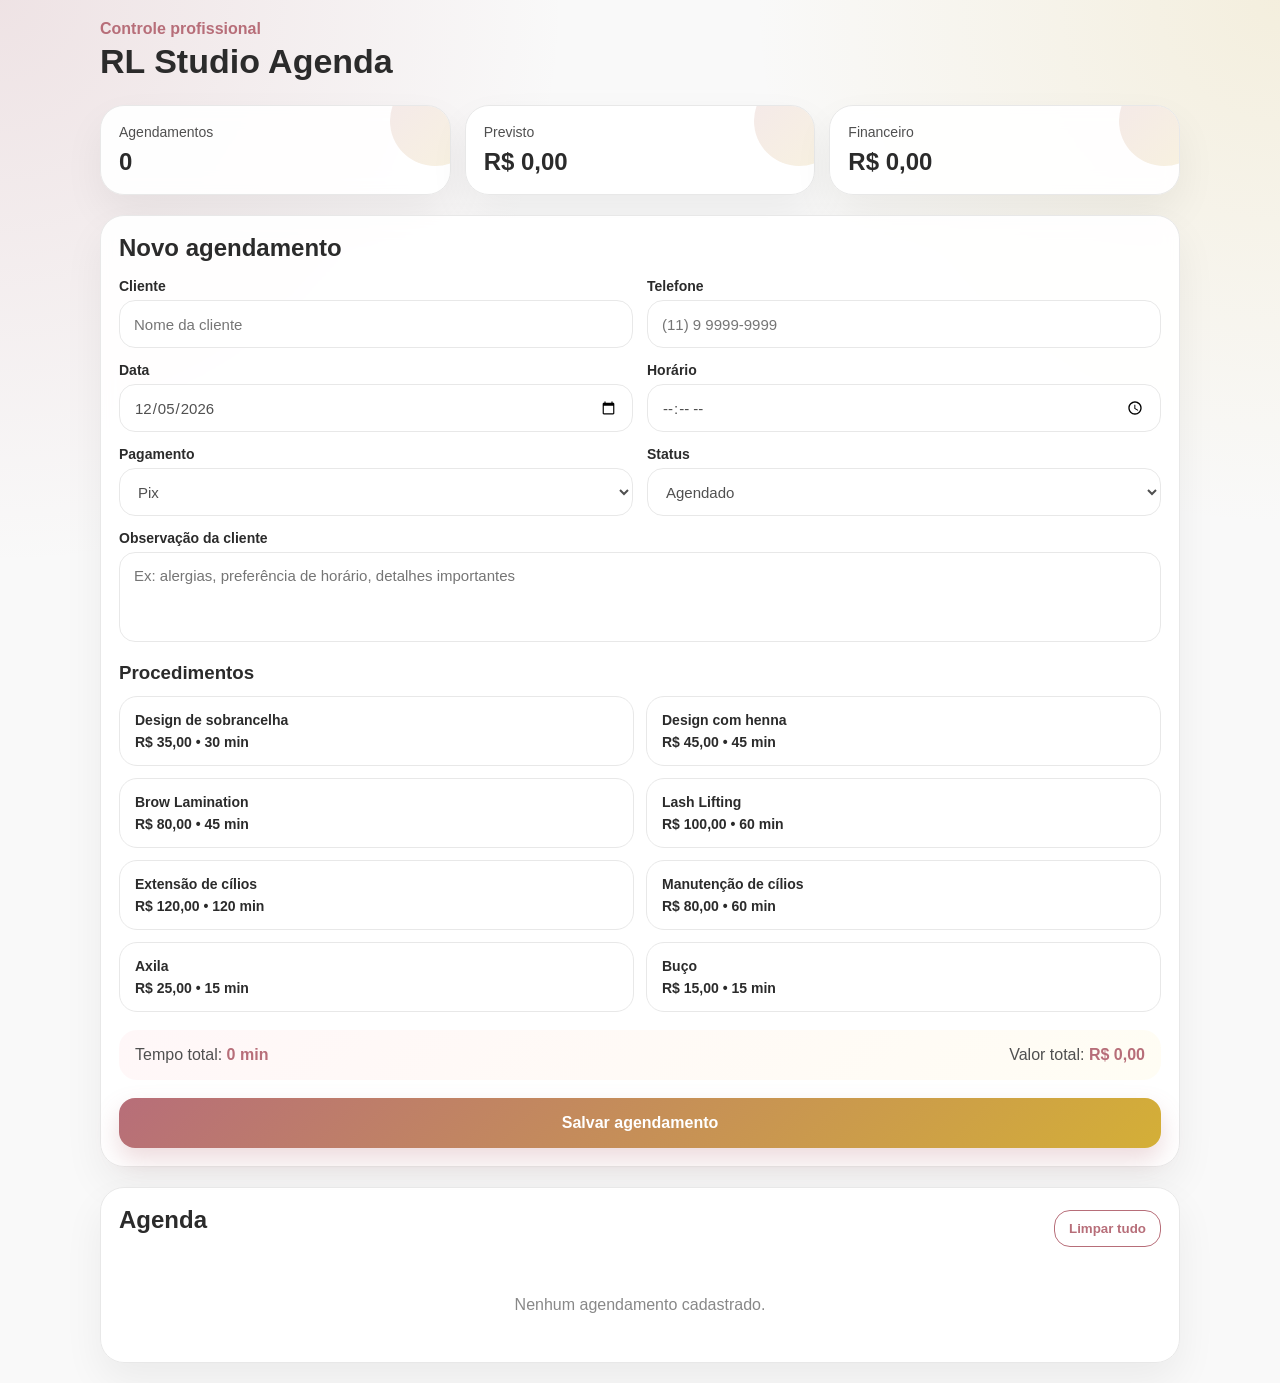
==== RL Studio Agenda/index.html @ a309feda "Primeira versão do RL Studio Manager" ====
<!DOCTYPE html>
<html lang="pt-br">
<head>
  <meta charset="UTF-8" />
  <meta name="viewport" content="width=device-width, initial-scale=1.0" />

  <title>RL Studio Manager</title>

  <link rel="stylesheet" href="./style.css" />
</head>
<body>

  <main class="app">
    <header class="header">
      <div>
        <p class="subtitle">Controle profissional</p>
        <h1>RL Studio Agenda</h1>
      </div>

    </header>

    <section class="cards">
      <div class="card">
        <span>Agendamentos</span>
        <strong id="total-agendamentos">0</strong>
      </div>

      <div class="card">
        <span>Previsto</span>
        <strong id="total-previsto">R$ 0,00</strong>
      </div>

      <div class="card">
        <span>Financeiro</span>
        <strong id="total-financeiro">R$ 0,00</strong>
      </div>
    </section>

    <section class="form-card">
      <h2>Novo agendamento</h2>

      <div class="form-grid">
        <div class="field">
          <label for="cliente">Cliente</label>
          <input id="cliente" type="text" placeholder="Nome da cliente" autocomplete="off" />
        </div>

        <div class="field">
          <label for="telefone">Telefone</label>
          <input id="telefone" type="text" placeholder="(11) 9 9999-9999" maxlength="16" />
        </div>

        <div class="field">
          <label for="data">Data</label>
          <input id="data" type="date" />
        </div>

        <div class="field">
          <label for="horario">Horário</label>
          <input id="horario" type="time" />
        </div>

        <div class="field">
          <label for="pagamento">Pagamento</label>
          <select id="pagamento">
            <option value="Pix">Pix</option>
            <option value="Dinheiro">Dinheiro</option>
            <option value="Cartão">Cartão</option>
            <option value="Outro">Outro</option>

          </select>
        </div>

        <div class="field">
          <label for="status">Status</label>
          <select id="status">
            <option value="Agendado">Agendado</option>
            <option value="Confirmado">Confirmado</option>
            <option value="Atendido">Atendido</option>
            <option value="Cancelado">Cancelado</option>
            <option value="Reagendado">Reagendado</option>

          </select>
        </div>

        <div class="field full">
          <label for="observacao">Observação da cliente</label>
          <textarea id="observacao" placeholder="Ex: alergias, preferência de horário, detalhes importantes"></textarea>
        </div>
      </div>

      <h3>Procedimentos</h3>

      <div id="procedimentos-lista" class="procedimentos"></div>

      <div class="resumo">
        <p>Tempo total: <strong id="tempo-total">0 min</strong></p>
        <p>Valor total: <strong id="valor-total">R$ 0,00</strong></p>
      </div>

      <button id="btn-salvar" class="btn-primary" type="button">
        Salvar agendamento
      </button>
    </section>

    <section class="agenda-card">
      <div class="section-title">
        <h2>Agenda</h2>
        <button id="btn-limpar" class="btn-outline" type="button">Limpar tudo</button>
      </div>

      <div id="lista-agenda" class="lista-agenda"></div>
    </section>
  </main>

  <script src="./script.js"></script>
</body>
</html>
---- RL Studio Agenda/style.css ----
* {
  margin: 0;
  padding: 0;
  box-sizing: border-box;
  font-family: Arial, Helvetica, sans-serif;
}

:root {
  --bg: #f9f9f9;
  --white: #ffffff;
  --text: #505050;
  --title: #2b2b2b;
  --primary: #b76e79;
  --gold: #d4af37;
  --border: #e8e8e8;
  --success: #2ead6b;
  --danger: #d94a4a;
}

body {
  background:
    radial-gradient(circle at top left, rgba(183, 110, 121, 0.16), transparent 30%),
    radial-gradient(circle at top right, rgba(212, 175, 55, 0.14), transparent 28%),
    var(--bg);
  color: var(--text);
  min-height: 100vh;
}

.app {
  width: 100%;
  max-width: 1120px;
  margin: 0 auto;
  padding: 20px;
}

.header {
  display: flex;
  justify-content: space-between;
  align-items: center;
  margin-bottom: 24px;
  gap: 16px;
}

.subtitle {
  color: var(--primary);
  font-weight: 700;
  margin-bottom: 4px;
}

h1 {
  color: var(--title);
  font-size: 34px;
}


.cards {
  display: grid;
  grid-template-columns: repeat(3, 1fr);
  gap: 14px;
  margin-bottom: 20px;
}

.card,
.form-card,
.agenda-card {
  background: rgba(255, 255, 255, 0.92);
  border: 1px solid var(--border);
  border-radius: 24px;
  padding: 18px;
  box-shadow: 0 18px 40px rgba(0, 0, 0, 0.06);
  backdrop-filter: blur(10px);
}

.card {
  position: relative;
  overflow: hidden;
}

.card::after {
  content: "";
  position: absolute;
  right: -30px;
  top: -30px;
  width: 90px;
  height: 90px;
  background: linear-gradient(135deg, var(--primary), var(--gold));
  border-radius: 50%;
  opacity: 0.16;
}

.card span {
  display: block;
  font-size: 14px;
  margin-bottom: 8px;
}

.card strong {
  color: var(--title);
  font-size: 24px;
}

.form-card {
  margin-bottom: 20px;
}

h2 {
  color: var(--title);
  margin-bottom: 16px;
}

h3 {
  color: var(--title);
  margin: 20px 0 12px;
}

.form-grid {
  display: grid;
  grid-template-columns: repeat(2, 1fr);
  gap: 14px;
}

.field {
  display: flex;
  flex-direction: column;
  gap: 6px;
}

.full {
  grid-column: 1 / -1;
}

label {
  font-size: 14px;
  font-weight: 700;
  color: var(--title);
}

input,
select,
textarea {
  width: 100%;
  border: 1px solid var(--border);
  border-radius: 16px;
  font-size: 15px;
  color: var(--text);
  outline: none;
  background: white;
}

input,
select {
  height: 48px;
  padding: 0 14px;
}

textarea {
  min-height: 90px;
  padding: 14px;
  resize: none;
}

input:focus,
select:focus,
textarea:focus {
  border-color: var(--primary);
  box-shadow: 0 0 0 4px rgba(183, 110, 121, 0.1);
}

.procedimentos {
  display: grid;
  grid-template-columns: repeat(2, 1fr);
  gap: 12px;
}

.procedimento-item {
  border: 1px solid var(--border);
  border-radius: 18px;
  padding: 15px;
  cursor: pointer;
  transition: 0.2s;
  background: white;
}

.procedimento-item input {
  display: none;
}

.procedimento-item strong {
  display: block;
  color: var(--title);
  margin-bottom: 6px;
}

.procedimento-item span {
  font-size: 14px;
}

.procedimento-item.ativo {
  border-color: var(--primary);
  background: #fff7f8;
  transform: translateY(-2px);
  box-shadow: 0 12px 24px rgba(183, 110, 121, 0.12);
}

.resumo {
  display: flex;
  justify-content: space-between;
  gap: 12px;
  background: linear-gradient(135deg, #fff7f8, #fffdf4);
  border-radius: 18px;
  padding: 16px;
  margin: 18px 0;
}

.resumo strong {
  color: var(--primary);
}

.btn-primary,
.btn-outline,
.btn-small {
  border: none;
  border-radius: 16px;
  cursor: pointer;
  font-weight: 700;
}

.btn-primary {
  width: 100%;
  height: 50px;
  background: linear-gradient(135deg, var(--primary), var(--gold));
  color: white;
  font-size: 16px;
  box-shadow: 0 12px 25px rgba(183, 110, 121, 0.25);
}

.btn-primary:hover,
.btn-outline:hover,
.btn-small:hover {
  filter: brightness(0.97);
}

.btn-outline {
  background: white;
  border: 1px solid var(--primary);
  color: var(--primary);
  padding: 10px 14px;
}

.section-title {
  display: flex;
  justify-content: space-between;
  align-items: center;
  gap: 10px;
  margin-bottom: 16px;
}

.lista-agenda {
  display: flex;
  flex-direction: column;
  gap: 12px;
}

.agendamento {
  border: 1px solid var(--border);
  border-radius: 20px;
  padding: 16px;
  background: white;
}

.agendamento-top {
  display: flex;
  justify-content: space-between;
  gap: 12px;
  margin-bottom: 10px;
}

.agendamento h3 {
  margin: 0;
}

.status {
  padding: 7px 11px;
  border-radius: 999px;
  font-size: 13px;
  font-weight: 700;
  background: #f1f1f1;
  height: fit-content;
}

.status.Atendido {
  background: #e8f8ef;
  color: var(--success);
}

.status.Cancelado {
  background: #fdecec;
  color: var(--danger);
}

.status.Confirmado {
  background: #fff7df;
  color: #9b7a14;
}

.status.Agendado {
  background: #f4edf0;
  color: var(--primary);
}

.agendamento p {
  margin-bottom: 6px;
}

.observacao {
  background: #fafafa;
  border-radius: 14px;
  padding: 10px;
  margin-top: 8px;
}

.acoes {
  display: flex;
  gap: 8px;
  margin-top: 12px;
  flex-wrap: wrap;
}

.btn-small {
  padding: 9px 12px;
  background: #f5f5f5;
  color: var(--text);
}

.btn-small.success {
  background: var(--success);
  color: white;
}

.btn-small.danger {
  background: var(--danger);
  color: white;
}

.vazio {
  text-align: center;
  padding: 30px;
  color: #888;
}

@media (max-width: 700px) {
  .app {
    padding: 14px;
  }

  .header {
    align-items: flex-start;
    flex-direction: column;
  }

  h1 {
    font-size: 26px;
  }

  .cards,
  .form-grid,
  .procedimentos {
    grid-template-columns: 1fr;
  }

  .resumo {
    flex-direction: column;
  }

  .section-title {
    align-items: flex-start;
    flex-direction: column;
  }

  .btn-outline {
    width: 100%;
  }

  .agendamento-top {
    flex-direction: column;
  }

  .card,
  .form-card,
  .agenda-card {
    border-radius: 20px;
    padding: 16px;
  }
}

.btn-small.edit {
  background: #fff7df;
  color: #9b7a14;
}
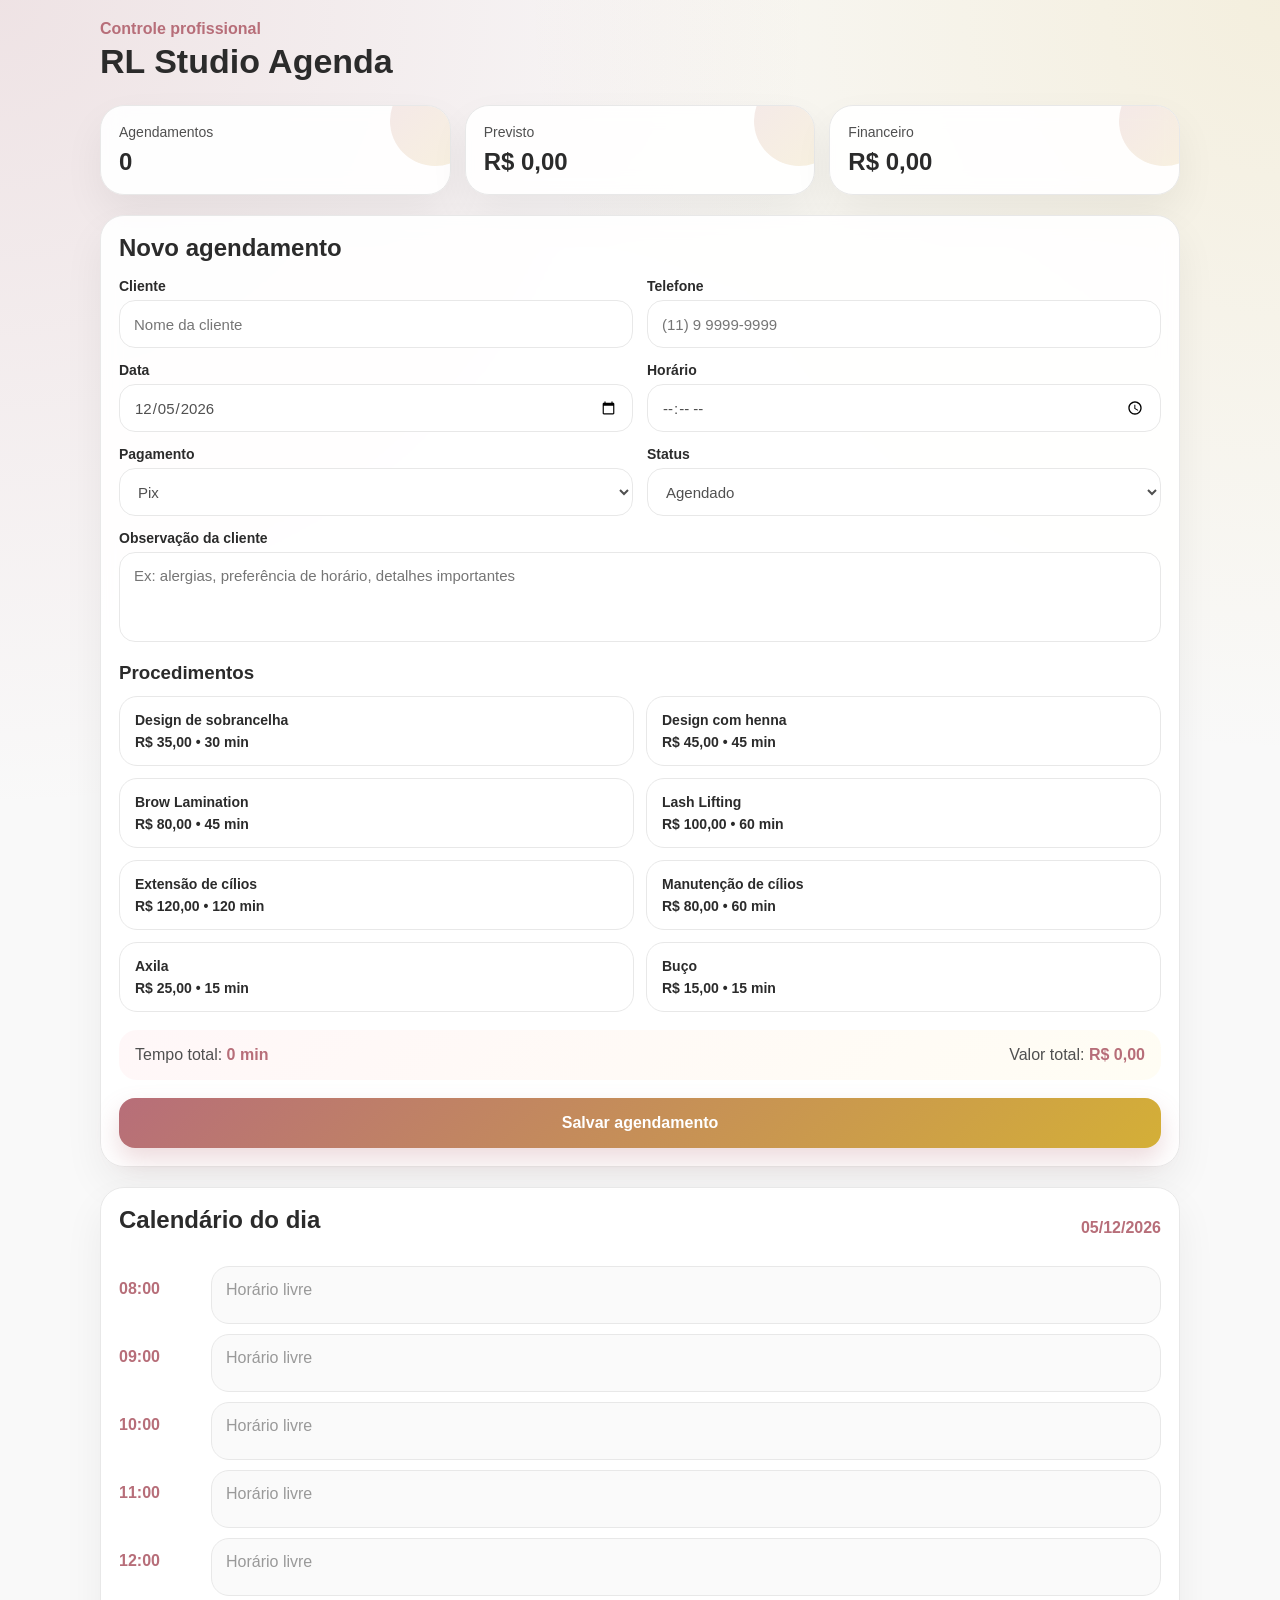
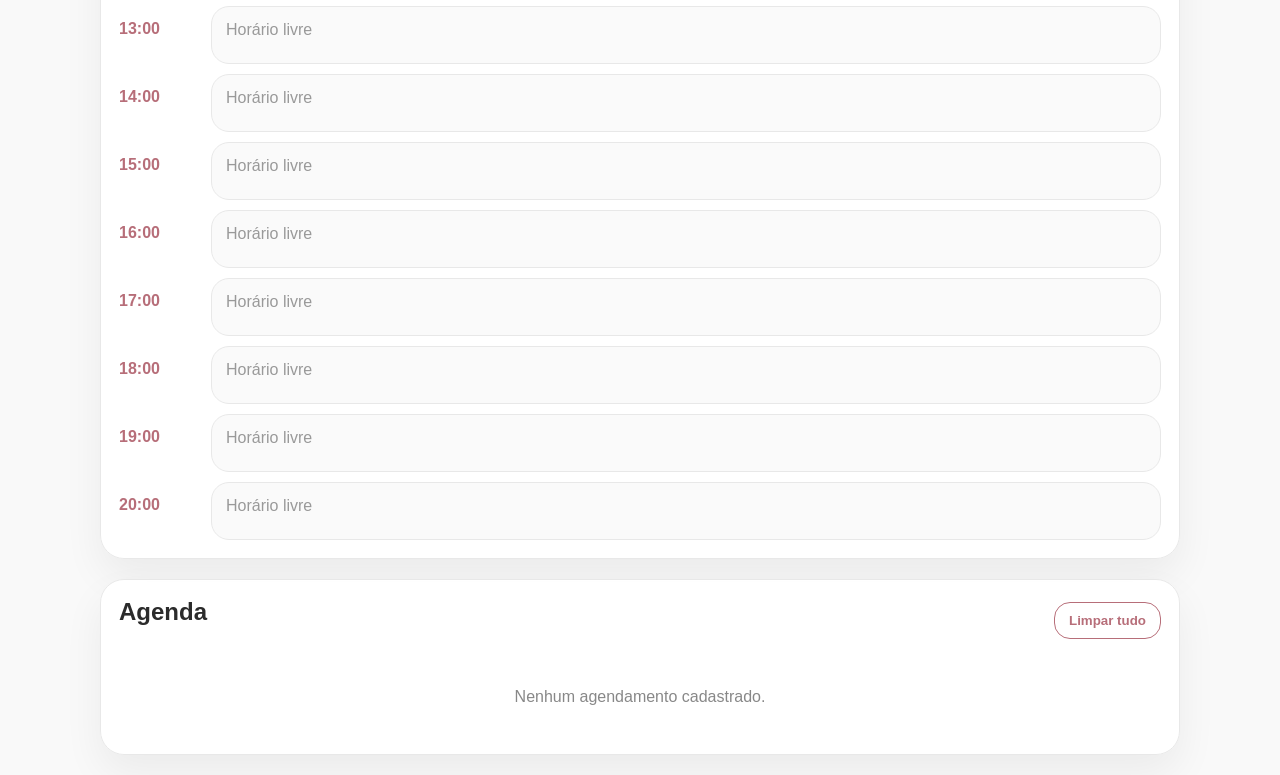
==== commit d65c482a: "add calendario virtual" ====
--- a/RL Studio Agenda/index.html
+++ b/RL Studio Agenda/index.html
@@ -103,6 +103,15 @@
       </button>
     </section>
 
+    <section class="calendar-card">
+  <div class="section-title">
+    <h2>Calendário do dia</h2>
+    <span id="data-calendario"></span>
+  </div>
+
+  <div id="calendario-visual" class="calendario-visual"></div>
+</section>
+
     <section class="agenda-card">
       <div class="section-title">
         <h2>Agenda</h2>
--- a/RL Studio Agenda/style.css
+++ b/RL Studio Agenda/style.css
@@ -396,4 +396,77 @@
 .btn-small.edit {
   background: #fff7df;
   color: #9b7a14;
+}
+
+.calendar-card {
+  background: rgba(255, 255, 255, 0.92);
+  border: 1px solid var(--border);
+  border-radius: 24px;
+  padding: 18px;
+  box-shadow: 0 18px 40px rgba(0, 0, 0, 0.06);
+  backdrop-filter: blur(10px);
+  margin-bottom: 20px;
+}
+
+#data-calendario {
+  color: var(--primary);
+  font-weight: 700;
+}
+
+.calendario-visual {
+  display: flex;
+  flex-direction: column;
+  gap: 10px;
+}
+
+.horario-linha {
+  display: grid;
+  grid-template-columns: 80px 1fr;
+  gap: 12px;
+  align-items: stretch;
+}
+
+.horario {
+  font-weight: 700;
+  color: var(--primary);
+  padding-top: 14px;
+}
+
+.slot {
+  border: 1px solid var(--border);
+  border-radius: 18px;
+  padding: 14px;
+  background: #fafafa;
+  min-height: 58px;
+}
+
+.slot.livre {
+  color: #999;
+}
+
+.slot.ocupado {
+  background: linear-gradient(135deg, #fff7f8, #fffdf4);
+  border-color: var(--primary);
+}
+
+.slot strong {
+  display: block;
+  color: var(--title);
+  margin-bottom: 4px;
+}
+
+.slot span {
+  display: block;
+  font-size: 14px;
+  margin-top: 3px;
+}
+
+@media (max-width: 700px) {
+  .horario-linha {
+    grid-template-columns: 65px 1fr;
+  }
+
+  .horario {
+    font-size: 14px;
+  }
 }
